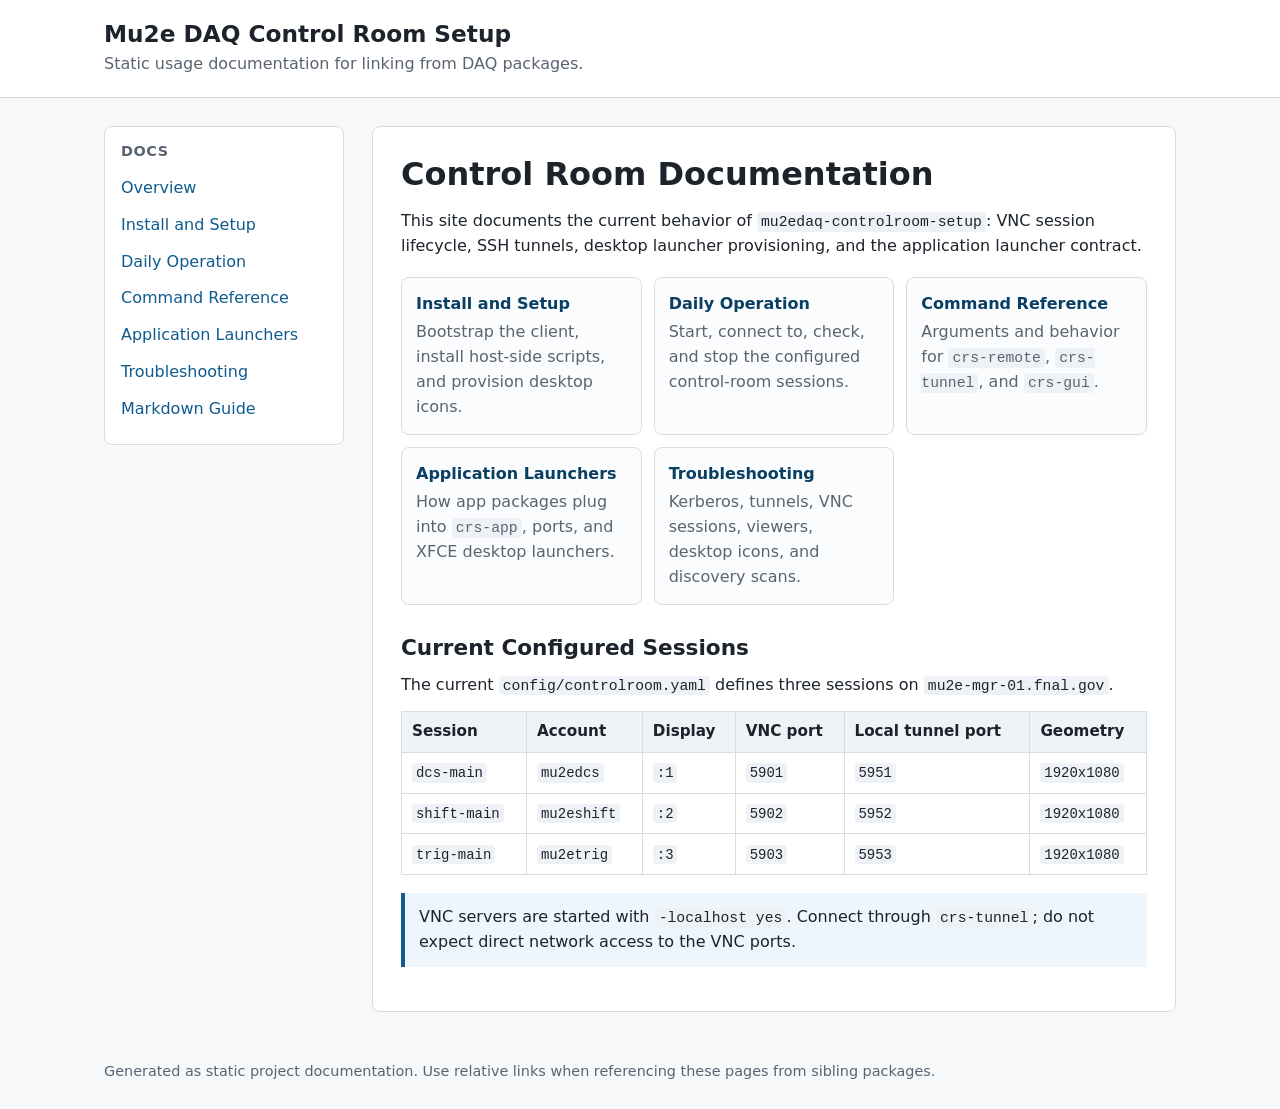
==== doc/index.html @ 19ea6282 "Add documentation site for control room setup Co-Authored-By: Claude Sonnet 5 <noreply@anthropic.com" ====
<!doctype html>
<html lang="en">
<head>
  <meta charset="utf-8">
  <meta name="viewport" content="width=device-width, initial-scale=1">
  <title>Mu2e DAQ Control Room Setup Docs</title>
  <link rel="stylesheet" href="assets/site.css">
</head>
<body>
  <header class="site-header">
    <div class="header-inner">
      <h1 class="site-title">Mu2e DAQ Control Room Setup</h1>
      <p class="site-subtitle">Static usage documentation for linking from DAQ packages.</p>
    </div>
  </header>
  <div class="layout">
    <nav class="sidebar" aria-label="Documentation">
      <h2>Docs</h2>
      <a href="index.html">Overview</a>
      <a href="install.html">Install and Setup</a>
      <a href="operations.html">Daily Operation</a>
      <a href="commands.html">Command Reference</a>
      <a href="apps.html">Application Launchers</a>
      <a href="troubleshooting.html">Troubleshooting</a>
      <a href="usage.md">Markdown Guide</a>
    </nav>
    <main class="content">
      <h1>Control Room Documentation</h1>
      <p>This site documents the current behavior of <code>mu2edaq-controlroom-setup</code>: VNC session lifecycle, SSH tunnels, desktop launcher provisioning, and the application launcher contract.</p>

      <div class="link-grid">
        <a class="link-card" href="install.html">
          <strong>Install and Setup</strong>
          <span>Bootstrap the client, install host-side scripts, and provision desktop icons.</span>
        </a>
        <a class="link-card" href="operations.html">
          <strong>Daily Operation</strong>
          <span>Start, connect to, check, and stop the configured control-room sessions.</span>
        </a>
        <a class="link-card" href="commands.html">
          <strong>Command Reference</strong>
          <span>Arguments and behavior for <code>crs-remote</code>, <code>crs-tunnel</code>, and <code>crs-gui</code>.</span>
        </a>
        <a class="link-card" href="apps.html">
          <strong>Application Launchers</strong>
          <span>How app packages plug into <code>crs-app</code>, ports, and XFCE desktop launchers.</span>
        </a>
        <a class="link-card" href="troubleshooting.html">
          <strong>Troubleshooting</strong>
          <span>Kerberos, tunnels, VNC sessions, viewers, desktop icons, and discovery scans.</span>
        </a>
      </div>

      <h2 id="current-sessions">Current Configured Sessions</h2>
      <p>The current <code>config/controlroom.yaml</code> defines three sessions on <code>mu2e-mgr-01.fnal.gov</code>.</p>
      <table>
        <thead>
          <tr>
            <th>Session</th>
            <th>Account</th>
            <th>Display</th>
            <th>VNC port</th>
            <th>Local tunnel port</th>
            <th>Geometry</th>
          </tr>
        </thead>
        <tbody>
          <tr><td><code>dcs-main</code></td><td><code>mu2edcs</code></td><td><code>:1</code></td><td><code>5901</code></td><td><code>5951</code></td><td><code>1920x1080</code></td></tr>
          <tr><td><code>shift-main</code></td><td><code>mu2eshift</code></td><td><code>:2</code></td><td><code>5902</code></td><td><code>5952</code></td><td><code>1920x1080</code></td></tr>
          <tr><td><code>trig-main</code></td><td><code>mu2etrig</code></td><td><code>:3</code></td><td><code>5903</code></td><td><code>5953</code></td><td><code>1920x1080</code></td></tr>
        </tbody>
      </table>

      <div class="notice">
        VNC servers are started with <code>-localhost yes</code>. Connect through <code>crs-tunnel</code>; do not expect direct network access to the VNC ports.
      </div>
    </main>
  </div>
  <footer class="footer">Generated as static project documentation. Use relative links when referencing these pages from sibling packages.</footer>
</body>
</html>
---- doc/assets/site.css ----
:root {
  color-scheme: light;
  --bg: #f7f8fa;
  --panel: #ffffff;
  --text: #1c232b;
  --muted: #5a6470;
  --line: #d7dce2;
  --accent: #0f5b8f;
  --accent-dark: #0a3f64;
  --code-bg: #eef2f6;
}

* {
  box-sizing: border-box;
}

body {
  margin: 0;
  background: var(--bg);
  color: var(--text);
  font: 16px/1.55 system-ui, -apple-system, BlinkMacSystemFont, "Segoe UI", sans-serif;
}

a {
  color: var(--accent);
}

a:hover {
  color: var(--accent-dark);
}

.site-header {
  background: var(--panel);
  border-bottom: 1px solid var(--line);
}

.header-inner {
  max-width: 1120px;
  margin: 0 auto;
  padding: 20px 24px;
}

.site-title {
  margin: 0;
  font-size: 1.45rem;
}

.site-subtitle {
  margin: 4px 0 0;
  color: var(--muted);
}

.layout {
  display: grid;
  grid-template-columns: 240px minmax(0, 1fr);
  gap: 28px;
  max-width: 1120px;
  margin: 0 auto;
  padding: 28px 24px 48px;
}

.sidebar {
  align-self: start;
  position: sticky;
  top: 16px;
  background: var(--panel);
  border: 1px solid var(--line);
  border-radius: 8px;
  padding: 16px;
}

.sidebar h2 {
  margin: 0 0 10px;
  font-size: 0.9rem;
  color: var(--muted);
  text-transform: uppercase;
  letter-spacing: 0.04em;
}

.sidebar a {
  display: block;
  padding: 6px 0;
  text-decoration: none;
}

.content {
  min-width: 0;
  background: var(--panel);
  border: 1px solid var(--line);
  border-radius: 8px;
  padding: 28px;
}

h1,
h2,
h3 {
  line-height: 1.2;
}

h1 {
  margin: 0 0 16px;
  font-size: 2rem;
}

h2 {
  margin: 30px 0 12px;
  font-size: 1.35rem;
}

h3 {
  margin: 22px 0 8px;
  font-size: 1.05rem;
}

p {
  margin: 0 0 14px;
}

ul,
ol {
  padding-left: 22px;
}

li {
  margin: 4px 0;
}

code {
  background: var(--code-bg);
  border-radius: 4px;
  padding: 0.12em 0.28em;
  font-family: ui-monospace, SFMono-Regular, Menlo, Consolas, monospace;
  font-size: 0.92em;
}

pre {
  margin: 12px 0 18px;
  overflow-x: auto;
  background: #17202a;
  color: #f4f7fb;
  border-radius: 8px;
  padding: 14px 16px;
}

pre code {
  background: transparent;
  color: inherit;
  padding: 0;
}

table {
  width: 100%;
  border-collapse: collapse;
  margin: 12px 0 18px;
  font-size: 0.95rem;
}

th,
td {
  border: 1px solid var(--line);
  padding: 8px 10px;
  text-align: left;
  vertical-align: top;
}

th {
  background: #eef3f7;
}

.notice {
  border-left: 4px solid var(--accent);
  background: #eef6fb;
  padding: 12px 14px;
  margin: 16px 0;
}

.link-grid {
  display: grid;
  grid-template-columns: repeat(auto-fit, minmax(220px, 1fr));
  gap: 12px;
  margin: 18px 0;
}

.link-card {
  display: block;
  border: 1px solid var(--line);
  border-radius: 8px;
  padding: 14px;
  text-decoration: none;
  background: #fbfcfd;
}

.link-card strong {
  display: block;
  color: var(--accent-dark);
}

.link-card span {
  display: block;
  margin-top: 4px;
  color: var(--muted);
}

.footer {
  max-width: 1120px;
  margin: 0 auto;
  padding: 0 24px 28px;
  color: var(--muted);
  font-size: 0.9rem;
}

@media (max-width: 760px) {
  .layout {
    grid-template-columns: 1fr;
    padding: 18px 14px 36px;
  }

  .sidebar {
    position: static;
  }

  .content {
    padding: 20px;
  }

  h1 {
    font-size: 1.65rem;
  }
}
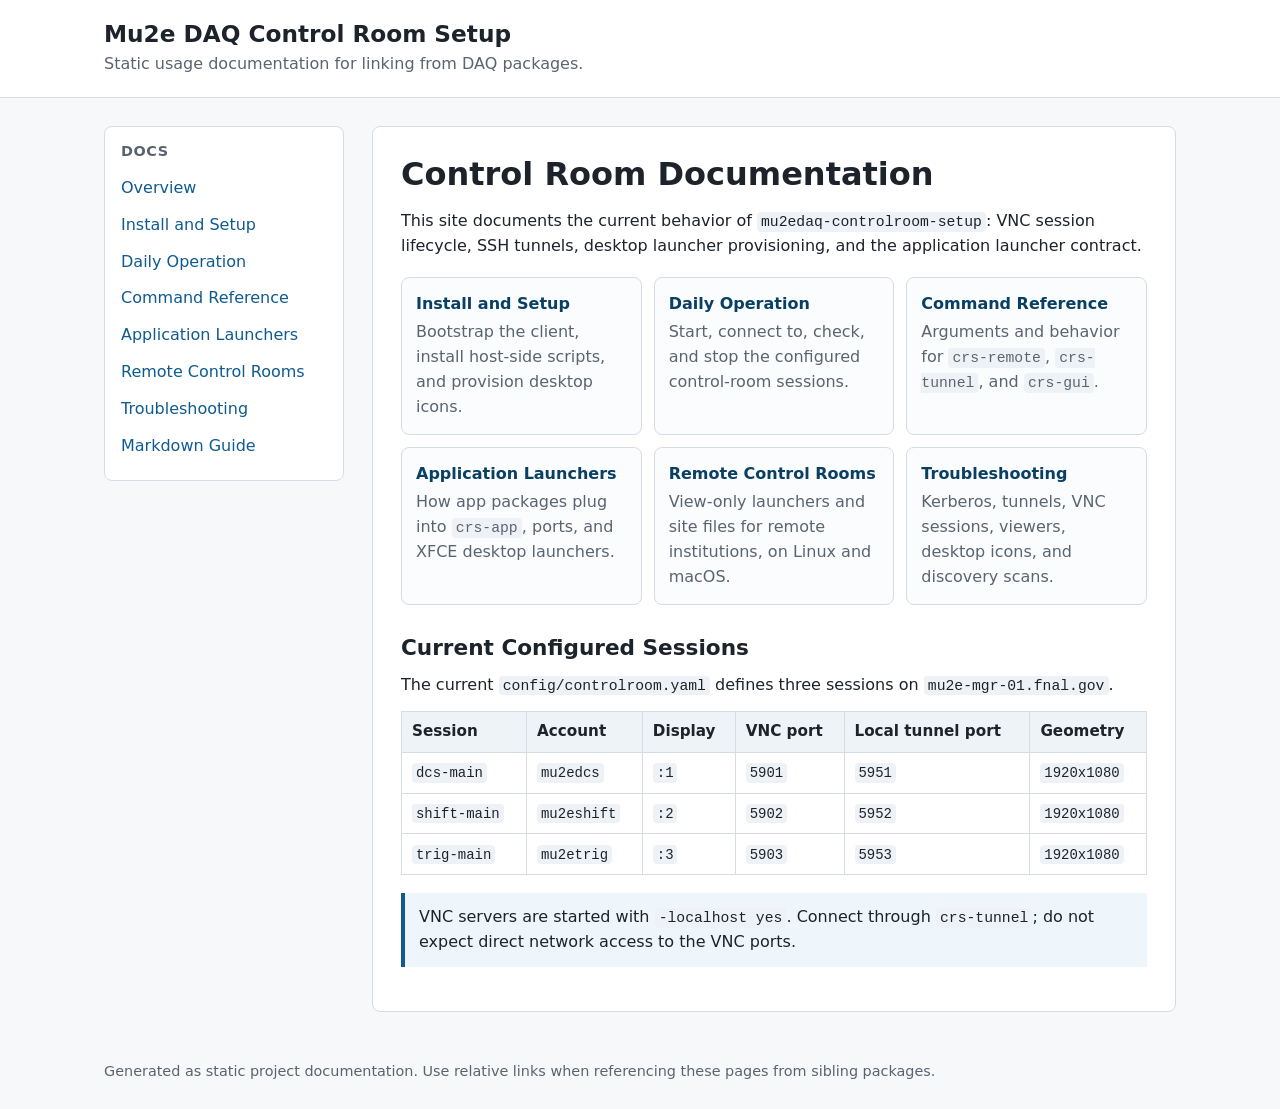
==== commit 35a5633d: "Document remote control rooms remote-site/README.md is the guide: what it does and never does, prere" ====
--- a/doc/index.html
+++ b/doc/index.html
@@ -21,6 +21,7 @@
       <a href="operations.html">Daily Operation</a>
       <a href="commands.html">Command Reference</a>
       <a href="apps.html">Application Launchers</a>
+      <a href="remote-site.html">Remote Control Rooms</a>
       <a href="troubleshooting.html">Troubleshooting</a>
       <a href="usage.md">Markdown Guide</a>
     </nav>
@@ -44,6 +45,10 @@
         <a class="link-card" href="apps.html">
           <strong>Application Launchers</strong>
           <span>How app packages plug into <code>crs-app</code>, ports, and XFCE desktop launchers.</span>
+        </a>
+        <a class="link-card" href="remote-site.html">
+          <strong>Remote Control Rooms</strong>
+          <span>View-only launchers and site files for remote institutions, on Linux and macOS.</span>
         </a>
         <a class="link-card" href="troubleshooting.html">
           <strong>Troubleshooting</strong>
